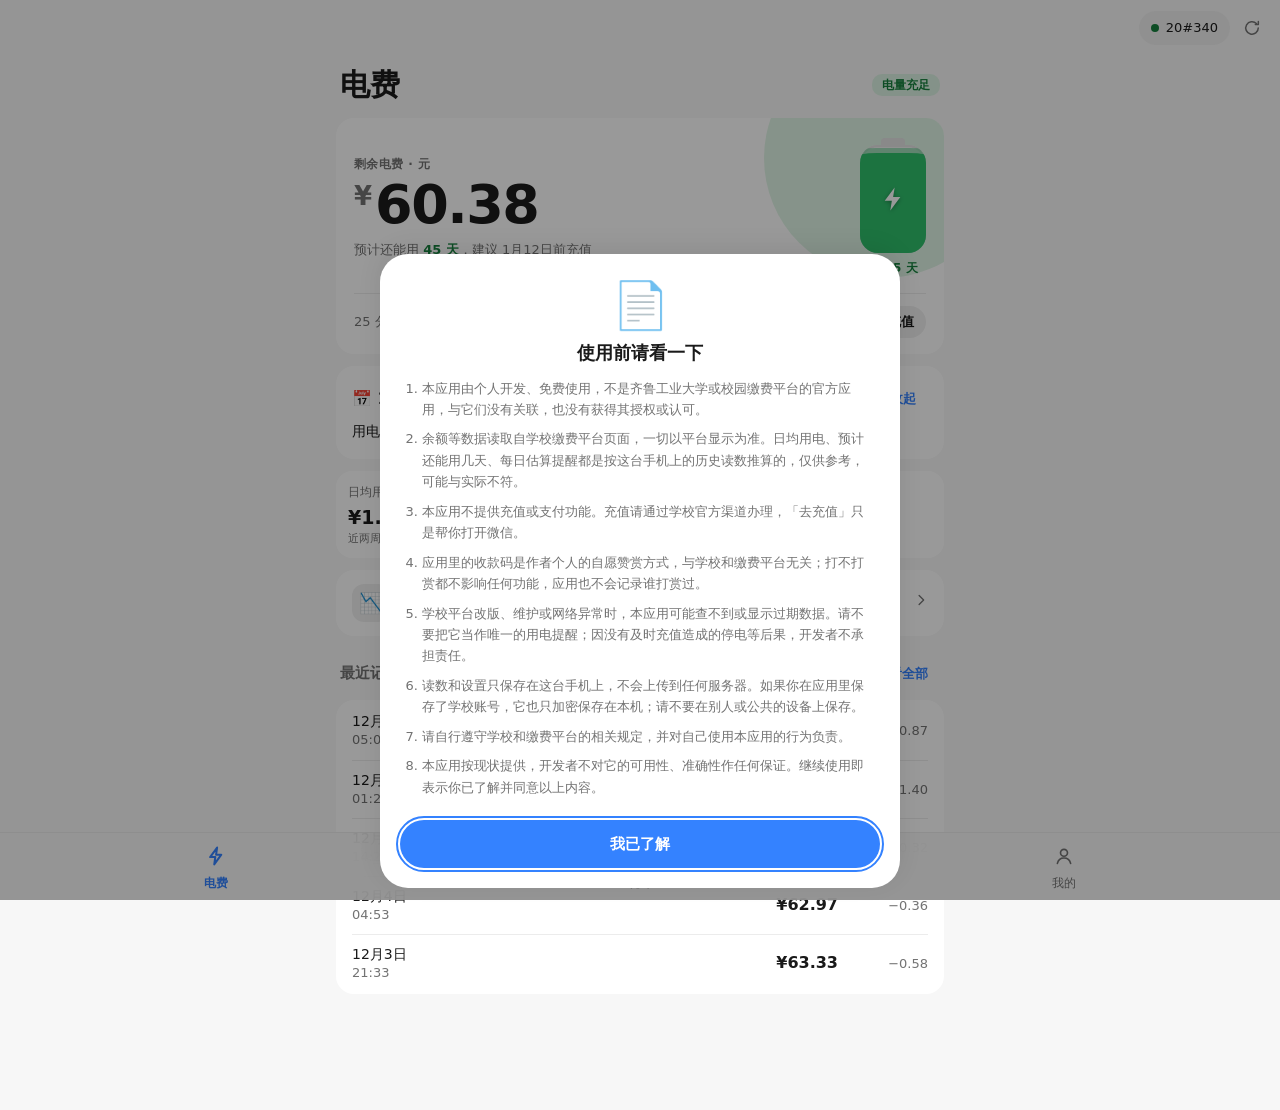
==== app/assets/index.html @ 883d25b3 "首次开源 Co-Authored-By: Claude Opus 5.5 <noreply@anthropic.com>" ====
<!doctype html>
<html lang="zh-CN" data-theme="light"><head><meta charset="utf-8"><meta name="viewport" content="width=device-width,initial-scale=1,viewport-fit=cover"><meta name="color-scheme" content="light dark"><meta http-equiv="Content-Security-Policy" content="default-src 'self'; script-src 'self'; style-src 'self' 'unsafe-inline'; img-src 'self' data:; connect-src 'none'; frame-src 'none'; base-uri 'none'; form-action 'none'"><title>校园电费</title><link rel="stylesheet" href="styles.css"></head>
<body>
<header class="appbar" id="appbar">
 <span class="page-name" id="pageName">电费</span>
 <div class="appbar-actions">
  <button class="room-chip" id="roomChip" data-go="me" aria-label="宿舍与设置"><span class="dot" id="roomDot" aria-hidden="true"></span><span id="roomText">未设置宿舍</span></button>
  <button class="icon-btn" id="refreshBtn" data-act="refresh" aria-label="刷新"><svg class="icon" viewBox="0 0 24 24" aria-hidden="true"><path d="M19.5 12a7.5 7.5 0 1 1-2.2-5.3"/><path d="M19.6 4.2v3.6H16"/></svg></button>
 </div>
 <div class="progress" id="progress" hidden><i></i></div>
</header>
<div class="ptr" id="ptr" aria-hidden="true"><svg class="icon" viewBox="0 0 24 24"><path d="M19.5 12a7.5 7.5 0 1 1-2.2-5.3"/><path d="M19.6 4.2v3.6H16"/></svg></div>
<main class="content" id="content"></main>
<nav class="nav" id="nav" aria-label="页面">
 <button data-page="home" aria-current="page"><span class="ic"><svg class="icon" viewBox="0 0 24 24" aria-hidden="true"><path d="M13.2 2.8 5.6 13.2h5.6l-1.1 8 7.7-10.6h-5.7l1.1-7.8Z"/></svg></span><span>电费</span></button>
 <button data-page="stats"><span class="ic"><svg class="icon" viewBox="0 0 24 24" aria-hidden="true"><path d="M4 19.5h16"/><path d="M5.5 15.5 10 10.5l3.2 3 5.3-6.5"/></svg></span><span>统计</span></button>
 <button data-page="me"><span class="ic"><svg class="icon" viewBox="0 0 24 24" aria-hidden="true"><circle cx="12" cy="8.5" r="3.8"/><path d="M4.8 20c.9-3.8 3.7-5.8 7.2-5.8s6.3 2 7.2 5.8"/></svg></span><span>我的</span></button>
</nav>
<dialog id="sheet" class="sheet"></dialog>
<div id="toast" class="toast hide" role="status" aria-live="polite"></div>
<script src="app.js"></script>
</body></html>
---- app/assets/styles.css ----
/* 校园电费 · 界面样式。色值、圆角、控件形态与「工大学伴」保持一致（澎湃OS 风格）。
   主题由 app.js 写到 <html data-theme>，主题色写到 --primary 系列变量。 */

:root{
 --bg:#f7f7f7;--surface:#ffffff;--surface-2:#f0f0f0;--surface-3:#e3e3e3;
 --text:#1a1a1a;--muted:#737373;--line:#ececec;--outline:#d4d4d4;
 --primary:#3482ff;--on-primary:#ffffff;--primary-soft:#e6efff;--on-primary-soft:#1f66db;
 --ok:#16803d;--ok-soft:#dcf3e3;--warn:#a85f00;--warn-soft:#fff0d4;--err:#d93a30;--err-soft:#fde5e3;
 --fill-ok:#2fbf6b;--fill-warn:#ffa21a;--fill-err:#ff5a4f;
 --heat0:#f0f0f0;--heat1:#cfe0ff;--heat2:#9cc0ff;--heat3:#5f97ff;--heat4:#2c6cf0;
 --shadow-up:0 -6px 24px rgb(0 0 0 / .08);
 --scrim:rgb(0 0 0 / .4);--bar:rgb(247 247 247 / .86);--toast:rgb(32 32 32 / .94);
 --appbar-h:56px;
 color-scheme:light;
}
:root[data-theme=dark]{
 --bg:#000000;--surface:#1a1a1a;--surface-2:#262626;--surface-3:#363636;
 --text:#f0f0f0;--muted:#9a9a9a;--line:#262626;--outline:#3d3d3d;
 --primary:#4c93ff;--on-primary:#ffffff;--primary-soft:#14284a;--on-primary-soft:#94bdff;
 --ok:#4cc77a;--ok-soft:#12301d;--warn:#ffb340;--warn-soft:#3a2a0d;--err:#ff6b61;--err-soft:#3d1513;
 --fill-ok:#2fb565;--fill-warn:#f29a18;--fill-err:#f0544a;
 --heat0:#262626;
 --shadow-up:0 -6px 24px rgb(0 0 0 / .6);
 --scrim:rgb(0 0 0 / .6);--bar:rgb(0 0 0 / .82);--toast:rgb(58 58 58 / .96);
 color-scheme:dark;
}

*,*:before,*:after{box-sizing:border-box}
html{-webkit-text-size-adjust:100%;-webkit-tap-highlight-color:transparent;overscroll-behavior:none}
body{margin:0;min-height:100vh;background:var(--bg);color:var(--text);font:15px/1.5 system-ui,-apple-system,"PingFang SC","HarmonyOS Sans SC","MiSans","Microsoft YaHei UI","Microsoft YaHei","Noto Sans CJK SC",sans-serif;overflow-wrap:anywhere;overscroll-behavior:none;-webkit-user-select:none;user-select:none}
body:has(dialog[open]){overflow:hidden}
h1,h2,h3,p,dl,dd{margin:0}
button,input{font:inherit;color:inherit}
button{cursor:pointer}
:focus-visible{outline:2px solid var(--primary);outline-offset:2px}
.muted{color:var(--muted)}
.small{font-size:13px}
.hide{display:none!important}
[hidden]{display:none!important}
.num{font-variant-numeric:tabular-nums}
.icon{width:20px;height:20px;flex-shrink:0;fill:none;stroke:currentColor;stroke-width:1.8;stroke-linecap:round;stroke-linejoin:round}
.overline{font-size:12px;font-weight:600;letter-spacing:.4px;color:var(--muted)}

/* ---------- 顶栏 ---------- */
.appbar{position:sticky;top:0;z-index:30;display:flex;align-items:center;justify-content:flex-end;height:var(--appbar-h);padding:0 8px 0 16px;background:var(--bar);-webkit-backdrop-filter:saturate(180%) blur(20px);backdrop-filter:saturate(180%) blur(20px);border-bottom:1px solid transparent;transition:border-color .2s}
.appbar.scrolled{border-bottom-color:var(--line)}
.page-name{position:absolute;left:96px;right:96px;text-align:center;font-size:17px;font-weight:600;white-space:nowrap;overflow:hidden;text-overflow:ellipsis;opacity:0;transition:opacity .2s;pointer-events:none}
.appbar.scrolled .page-name{opacity:1}
.appbar-actions{display:flex;align-items:center;gap:2px}
.room-chip{display:flex;align-items:center;gap:7px;max-width:170px;height:34px;padding:0 12px;border:0;border-radius:17px;background:var(--surface-2);font-size:13px;white-space:nowrap}
.room-chip span:last-child{overflow:hidden;text-overflow:ellipsis}
.dot{width:8px;height:8px;border-radius:50%;background:var(--outline);flex-shrink:0}
.dot.ok{background:var(--ok)}
.dot.warn{background:var(--warn)}
.icon-btn{display:inline-grid;place-items:center;width:40px;height:40px;flex-shrink:0;border:0;border-radius:20px;background:transparent;color:var(--muted)}
.icon-btn:active{background:var(--surface-3)}
.icon-btn.spin .icon{animation:spin .9s linear infinite;color:var(--primary)}
.progress{position:absolute;left:0;right:0;bottom:-1px;height:3px;overflow:hidden;background:var(--primary-soft)}
.progress i{position:absolute;top:0;bottom:0;width:40%;background:var(--primary);animation:indeterminate 1.1s cubic-bezier(.4,0,.2,1) infinite}
@keyframes indeterminate{from{left:-40%}to{left:100%}}
@keyframes spin{to{transform:rotate(360deg)}}

/* 下拉刷新 */
.ptr{position:fixed;left:50%;top:calc(var(--appbar-h) + 6px);z-index:29;display:grid;place-items:center;width:40px;height:40px;margin-left:-20px;border-radius:50%;background:var(--surface);color:var(--primary);box-shadow:0 2px 10px rgb(0 0 0 / .15);opacity:0;transform:translateY(-48px);pointer-events:none}
.ptr.armed{background:var(--primary);color:var(--on-primary)}

/* ---------- 布局与导航 ---------- */
.content{padding:8px 16px 104px;max-width:640px;margin:0 auto;min-width:0;overflow-x:clip}
/* 切页左右滑入时内容不能把页面撑宽：撑宽的那一瞬间 WebView 会重排视口，底栏被挤下去、文字看不见 */
body{overflow-x:hidden}
.nav{position:fixed;left:0;right:0;bottom:0;z-index:25;display:flex;transform:translateZ(0);background:var(--bar);-webkit-backdrop-filter:saturate(180%) blur(20px);backdrop-filter:saturate(180%) blur(20px);border-top:1px solid var(--line);padding:4px 4px calc(4px + env(safe-area-inset-bottom))}
.nav button{flex:1;display:flex;flex-direction:column;align-items:center;gap:3px;min-height:56px;padding:4px 0;border:0;background:none;color:var(--muted);font-size:12px}
.nav .ic{display:grid;place-items:center;width:56px;height:30px;border-radius:15px;transition:background .2s,transform .2s}
.nav .icon{width:22px;height:22px}
.nav button[aria-current=page]{color:var(--primary);font-weight:600}
.nav button[aria-current=page] .icon{stroke-width:2.2}
.nav button:active .ic{transform:scale(.9)}

/* ---------- 通用组件 ---------- */
.page-head{display:flex;align-items:center;justify-content:space-between;gap:12px;margin:2px 4px 14px}
.page-head h1{font-size:30px;font-weight:700;line-height:1.25}
.card{background:var(--surface);border-radius:18px;padding:16px;margin-bottom:12px}
.card-head{display:flex;align-items:center;justify-content:space-between;gap:8px;min-height:34px}
.card-head h2{font-size:16px;font-weight:600}
.section-head{display:flex;align-items:center;justify-content:space-between;gap:8px;min-height:40px;margin:18px 4px 6px}
.section-head h2{font-size:15px;color:var(--muted);font-weight:600}
.btn{display:inline-flex;align-items:center;justify-content:center;gap:6px;min-height:40px;padding:0 18px;border:0;border-radius:20px;font-size:14px;font-weight:600;white-space:nowrap;transition:background .15s,transform .15s,opacity .15s}
.btn.filled{background:var(--primary);color:var(--on-primary)}
.btn.tonal{background:var(--surface-2);color:var(--text)}
.btn.text{background:transparent;color:var(--primary);padding:0 10px}
.btn.danger{background:var(--err-soft);color:var(--err)}
.btn.danger-filled{background:var(--err);color:#fff}
.btn.wide{width:100%;min-height:48px;border-radius:24px;font-size:15px}
.btn.sm{min-height:32px;padding:0 12px;font-size:13px}
.btn:active{transform:scale(.97)}
.link{border:0;background:none;padding:0;color:var(--primary);font:inherit;font-weight:600}
.badge{display:inline-flex;align-items:center;gap:4px;padding:2px 10px;border-radius:10px;background:var(--surface-2);color:var(--muted);font-size:12px;font-weight:600;white-space:nowrap}
.badge.ok{background:var(--ok-soft);color:var(--ok)}
.badge.warn{background:var(--warn-soft);color:var(--warn)}
.badge.err{background:var(--err-soft);color:var(--err)}
.chip-row{display:flex;flex-wrap:wrap;gap:8px}
.chip-row+.row-label{margin-top:18px}
.chip{display:inline-flex;align-items:center;min-height:36px;padding:0 16px;border:0;border-radius:18px;background:var(--surface-2);font-size:14px;white-space:nowrap;transition:background .15s,transform .15s}
.chip.on{background:var(--primary-soft);color:var(--on-primary-soft);font-weight:600}
.chip:active{transform:scale(.96)}
.seg{display:inline-flex;padding:3px;border-radius:12px;background:var(--surface-2)}
.seg button{min-height:30px;padding:0 12px;border:0;border-radius:9px;background:none;color:var(--muted);font-size:13px;transition:background .2s,color .2s}
.seg button.on{background:var(--surface);color:var(--text);font-weight:600;box-shadow:0 1px 3px rgb(0 0 0 / .12)}
:root[data-theme=dark] .seg button.on{background:var(--surface-3)}
.seg.full{display:flex}
.seg.full button{flex:1;min-height:36px}
.row-label{display:flex;justify-content:space-between;align-items:baseline;margin:2px 0 10px;font-size:14px;font-weight:600}
.row-label+.row-label,.seg+.row-label,.swatches+.row-label{margin-top:18px}

/* ---------- 余额主卡 ---------- */
.hero{position:relative;overflow:hidden;padding:20px 18px 16px;background:var(--surface)}
.hero:before{content:"";position:absolute;right:-60px;top:-80px;width:240px;height:240px;border-radius:50%;background:var(--tone-soft);opacity:.9;pointer-events:none}
.tone-ok{--tone:var(--fill-ok);--tone-soft:var(--ok-soft);--tone-text:var(--ok)}
.tone-warn{--tone:var(--fill-warn);--tone-soft:var(--warn-soft);--tone-text:var(--warn)}
.tone-err{--tone:var(--fill-err);--tone-soft:var(--err-soft);--tone-text:var(--err)}
.hero-row{position:relative;display:flex;align-items:center;gap:14px}
.hero-main{flex:1;min-width:0}
.big{display:flex;align-items:flex-start;margin:4px 0 6px;font-size:54px;font-weight:700;line-height:1.05;letter-spacing:-1.5px;font-variant-numeric:tabular-nums}
.big .yen{margin:6px 3px 0 0;font-size:26px;letter-spacing:0;color:var(--muted)}
.hero-sub{font-size:13px;color:var(--muted)}
.hero-sub b{color:var(--tone-text);font-weight:700}
.hero-foot{position:relative;display:flex;align-items:center;justify-content:space-between;gap:10px;margin-top:16px;padding-top:12px;border-top:1px solid var(--line);font-size:13px;color:var(--muted)}
.fetch-line{display:inline-flex;align-items:center;gap:6px;min-height:22px}
.mini-spin{width:14px;height:14px;border:2px solid var(--primary-soft);border-top-color:var(--primary);border-radius:50%;animation:spin .8s linear infinite}

/* 电池液面 */
.battery{position:relative;display:flex;flex-direction:column;align-items:center;width:66px;flex-shrink:0}
.battery .cap{width:24px;height:7px;border-radius:4px 4px 0 0;background:var(--surface-3)}
.battery .cell{position:relative;width:66px;height:108px;border-radius:18px;background:var(--surface-2);overflow:hidden;box-shadow:inset 0 0 0 2px var(--surface-3)}
.wave{position:absolute;left:50%;width:230px;height:230px;margin-left:-115px;top:calc((1 - var(--lv, 0)) * 108px - 7px);border-radius:43%;background:var(--tone);transition:top 1.3s cubic-bezier(.2,.8,.2,1)}
.wave.w1{opacity:.42;animation:spin 7s linear infinite}
.wave.w2{top:calc((1 - var(--lv, 0)) * 108px - 2px);animation:spin 11s linear infinite reverse}
.battery .bolt{position:absolute;inset:0;margin:auto;width:28px;height:28px;fill:#fff;stroke:none;filter:drop-shadow(0 1px 2px rgb(0 0 0 / .35))}
.battery .days{margin-top:6px;font-size:12px;font-weight:700;color:var(--tone-text);font-variant-numeric:tabular-nums;white-space:nowrap}

/* 提醒 */
.alert{display:flex;align-items:center;gap:12px;background:var(--err-soft);color:var(--err)}
.alert .icon{width:26px;height:26px}
.alert b{display:block;font-size:15px}
.alert .small{opacity:.85}

/* 小数据块 */
.tiles{display:grid;grid-template-columns:repeat(3,minmax(0,1fr));gap:10px;margin-bottom:12px}
.tile{padding:12px 12px 10px;border-radius:16px;background:var(--surface)}
.tile-label{font-size:12px;color:var(--muted)}
.tile-val{margin-top:2px;font-size:19px;font-weight:700;font-variant-numeric:tabular-nums;white-space:nowrap;overflow:hidden;text-overflow:ellipsis}
.tile-sub{font-size:11px;color:var(--muted)}

/* 一句话 */
.quote{display:flex;align-items:center;gap:12px;width:100%;padding:14px 14px 14px 16px;border:0;text-align:left;font-size:14px;transition:transform .15s}
.quote:active{transform:scale(.98)}
.q-emoji{display:grid;place-items:center;width:38px;height:38px;flex-shrink:0;border-radius:12px;background:var(--surface-2);font-size:20px}
.q-text{flex:1;min-width:0}
.q-more{color:var(--muted)}
.q-more .icon{width:18px;height:18px}
.quote.flip .q-emoji,.quote.flip .q-text{animation:q-flip .32s ease}
@keyframes q-flip{0%{opacity:1;transform:none}45%{opacity:0;transform:translateY(-8px)}55%{opacity:0;transform:translateY(8px)}100%{opacity:1;transform:none}}

/* 记录列表 */
.list{padding:2px 16px}
.rec{display:flex;align-items:center;gap:12px;min-height:58px;padding:8px 0}
.rec+.rec{border-top:1px solid var(--line)}
.rec-time{flex:1;min-width:0;font-size:14px;line-height:1.35}
.rec-val{font-size:16px;font-weight:600;font-variant-numeric:tabular-nums}
.rec-chip{min-width:78px;text-align:right}
.delta{font-size:13px;color:var(--muted);font-variant-numeric:tabular-nums}
.empty-mini{padding:18px 0;text-align:center;color:var(--muted);font-size:14px}

/* 空状态 / 骨架 */
.empty{padding:34px 20px 24px;text-align:center}
.empty-art{display:grid;place-items:center;width:84px;height:84px;margin:0 auto 14px;border-radius:26px;background:var(--primary-soft);color:var(--primary)}
.empty-art .icon{width:44px;height:44px;stroke-width:1.6}
.empty h2{font-size:18px;margin-bottom:6px}
.empty p{color:var(--muted);font-size:14px;margin-bottom:18px}
.sk{border-radius:8px;background:linear-gradient(90deg,var(--surface-2) 0%,var(--surface-3) 50%,var(--surface-2) 100%);background-size:200% 100%;animation:shimmer 1.2s linear infinite}
@keyframes shimmer{from{background-position:200% 0}to{background-position:-200% 0}}

/* ---------- 走势图 ---------- */
.chart{position:relative;margin-top:10px;color:var(--primary)}
.chart-svg{display:block;width:100%;height:auto;touch-action:pan-y;overflow:visible}
.chart .line{fill:none;stroke:currentColor;stroke-width:2.4;stroke-linejoin:round;stroke-linecap:round}
html:not([data-motion=off]) .chart .line{stroke-dasharray:1;stroke-dashoffset:1;animation:draw 1s cubic-bezier(.3,.7,.2,1) forwards}
@keyframes draw{to{stroke-dashoffset:0}}
.chart .gridl{stroke:var(--line);stroke-width:1}
.chart .glabel{fill:var(--muted);font-size:10px}
.chart .rech{fill:var(--ok);stroke:var(--surface);stroke-width:2}
.chart .day{fill:currentColor;opacity:.55}
.chart .last{fill:currentColor;stroke:var(--surface);stroke-width:2}
.chart .halo{fill:currentColor;opacity:.25;transform-box:fill-box;transform-origin:center;animation:halo 1.8s ease-out infinite}
@keyframes halo{from{transform:scale(.6);opacity:.45}to{transform:scale(2.4);opacity:0}}
.chart .guide{stroke:var(--muted);stroke-dasharray:3 3;opacity:0;transition:opacity .15s}
.chart .cdot{fill:var(--surface);stroke:currentColor;stroke-width:2.5;opacity:0}
.chart-tip{position:absolute;top:2px;transform:translateX(-50%);display:flex;flex-direction:column;align-items:center;padding:5px 10px;border-radius:10px;background:var(--text);color:var(--bg);font-size:11px;line-height:1.3;white-space:nowrap;pointer-events:none}
.chart-tip b{font-size:13px;font-variant-numeric:tabular-nums}
.chart-empty{display:flex;flex-direction:column;align-items:center;gap:8px;padding:34px 0;color:var(--muted);font-size:14px}
.chart-empty .icon{width:32px;height:32px}
.chart-legend{display:flex;gap:14px;margin-top:6px;font-size:12px;color:var(--muted)}
.chart-legend i{display:inline-block;width:8px;height:8px;margin-right:5px;border-radius:50%;vertical-align:1px}

/* ---------- 用电日历 ---------- */
.cal-nav{display:flex;align-items:center;gap:2px;font-size:14px;font-weight:600}
.cal-nav .icon-btn{width:34px;height:34px}
.cal-nav .icon-btn:disabled{opacity:.3}
.cal{display:grid;grid-template-columns:repeat(7,minmax(0,1fr));gap:6px;margin-top:10px}
.wk{font-size:11px;color:var(--muted);text-align:center}
.day{aspect-ratio:1;display:grid;place-items:center;border:0;border-radius:10px;background:var(--heat0);color:var(--muted);font-size:12px;font-variant-numeric:tabular-nums;transition:transform .15s}
.day:active{transform:scale(.9)}
.day.l1{background:var(--heat1);color:var(--text)}
.day.l2{background:var(--heat2);color:var(--text)}
.day.l3{background:var(--heat3);color:#fff}
.day.l4{background:var(--heat4);color:#fff;font-weight:600}
.day.today{box-shadow:inset 0 0 0 2px var(--primary)}
.day.future{opacity:.35}
.day.blank{visibility:hidden}
.legend{display:flex;align-items:center;justify-content:flex-end;gap:4px;margin-top:10px;font-size:11px;color:var(--muted)}
.legend i{width:12px;height:12px;border-radius:3px}
.note{margin-top:8px;font-size:12px;color:var(--muted)}

/* 汇总 */
.sum-grid{display:grid;grid-template-columns:repeat(2,minmax(0,1fr));gap:16px 12px}
.sum-grid div span{display:block;font-size:12px;color:var(--muted)}
.sum-grid div b{font-size:18px;font-variant-numeric:tabular-nums}
.sum-grid div em{display:block;font-style:normal;font-size:11px;color:var(--muted)}

/* ---------- 我的 ---------- */
.dorm-top{display:flex;align-items:center;gap:12px;margin-bottom:12px}
.dorm-ic{display:grid;place-items:center;width:46px;height:46px;flex-shrink:0;border-radius:15px;background:var(--primary-soft);color:var(--primary)}
.dorm-ic .icon{width:24px;height:24px}
.dorm-room{font-size:20px;font-weight:700}
.dorm-top>div:nth-child(2){flex:1;min-width:0}
.kv{display:grid;grid-template-columns:auto 1fr;gap:8px 14px;margin:4px 0 14px;font-size:14px}
.kv dt{color:var(--muted)}
.kv dd{text-align:right;font-variant-numeric:tabular-nums}
.badges{display:grid;grid-template-columns:repeat(3,minmax(0,1fr));gap:10px}
.bdg{display:flex;flex-direction:column;align-items:center;gap:6px;padding:14px 6px 12px;border:0;border-radius:16px;background:var(--surface-2);transition:transform .15s}
.bdg:active{transform:scale(.95)}
.bdg-ic{font-size:28px;line-height:1;filter:grayscale(1);opacity:.32}
.bdg-name{font-size:12px;color:var(--muted)}
.bdg.got{background:var(--primary-soft)}
.bdg.got .bdg-ic{filter:none;opacity:1}
.bdg.got .bdg-name{color:var(--on-primary-soft);font-weight:600}
.swatches{display:flex;flex-wrap:wrap;gap:12px}
.sw{position:relative;width:34px;height:34px;border:0;border-radius:50%;background:var(--c);transition:transform .15s}
.sw:active{transform:scale(.9)}
.sw.on:after{content:"";position:absolute;inset:-5px;border:2px solid var(--c);border-radius:50%}
.sw.on:before{content:"";position:absolute;left:12px;top:9px;width:8px;height:13px;border:solid #fff;border-width:0 2.5px 2.5px 0;transform:rotate(45deg)}
.hint{margin:-2px 0 12px;font-size:13px;color:var(--muted)}
.switch-row{display:flex;align-items:center;gap:12px;width:100%;margin-bottom:4px;padding:12px 14px 12px 16px;border:0;border-radius:16px;background:var(--surface-2);text-align:left;transition:transform .15s}
.switch-row:active{transform:scale(.985)}
.switch-row>span{flex:1;display:flex;flex-direction:column;gap:2px;min-width:0}
.switch-row b{font-size:15px;font-weight:600}
.tgl{position:relative;width:46px;height:28px;flex-shrink:0;border-radius:14px;background:var(--outline);transition:background .2s}
.tgl:after{content:"";position:absolute;top:3px;left:3px;width:22px;height:22px;border-radius:50%;background:#fff;box-shadow:0 1px 3px rgb(0 0 0 / .25);transition:transform .22s cubic-bezier(.3,.7,.3,1)}
.switch-row.on .tgl{background:var(--primary)}
.switch-row.on .tgl:after{transform:translateX(18px)}
.switch-row+.row-label{margin-top:16px}
.warn-text{color:var(--warn)}
.wx-row{display:flex;align-items:center;justify-content:space-between;gap:10px;margin-bottom:14px}
.wx-name{font-size:17px;font-weight:600}
.alert-body{flex:1;min-width:0}
.about{margin:26px 0 8px;text-align:center;font-size:12px;line-height:1.7;color:var(--muted)}
.about .link{font-size:12px;font-weight:600;margin-top:4px}
.legal{max-height:52vh;overflow-y:auto;margin:12px 0 0;padding:0 4px 0 22px;text-align:left;font-size:13px;line-height:1.65;color:var(--muted);-webkit-user-select:text;user-select:text}
.legal li+li{margin-top:8px}

/* 支持作者 */
.center{text-align:center}
.thanks-badge{margin:-2px 0 8px;color:var(--primary)}
.thanks-recap{margin-bottom:8px;font-size:15px;line-height:1.6;color:var(--text)}
.thanks-recap b{color:var(--primary)}
.thanks-qr,.donate-qr{display:block;margin:14px auto 10px;padding:0;border:0;background:none;transition:width .25s cubic-bezier(.2,.8,.2,1)}
.thanks-qr{width:120px}
.thanks-qr.big{width:240px}
.donate-qr{width:150px}
.thanks-qr img,.donate-qr img{display:block;width:100%;border-radius:12px}
.qr-big{display:block;width:100%;max-width:300px;margin:10px auto 0;border-radius:14px}
.sheet-never{display:block;margin:14px auto 0;color:var(--muted)}
.donate .hint{text-align:center}

/* ---------- 底部面板 / 提示 ---------- */
dialog.sheet{position:fixed;inset:auto 12px 12px;width:auto;max-width:520px;margin:0 auto;padding:26px 20px 20px;border:0;border-radius:28px;background:var(--surface);color:var(--text);box-shadow:var(--shadow-up)}
dialog.sheet::backdrop{background:var(--scrim)}
html:not([data-motion=off]) dialog.sheet[open]{animation:sheet-in .3s cubic-bezier(.2,.9,.3,1)}
html:not([data-motion=off]) dialog.sheet.closing{animation:sheet-out .18s ease-in forwards}
@keyframes sheet-in{from{transform:translateY(40px);opacity:0}}
@keyframes sheet-out{to{transform:translateY(40px);opacity:0}}
.sheet-body{text-align:center}
.sheet-icon{margin-bottom:8px;font-size:46px;line-height:1.1}
.sheet h2{margin-bottom:6px;font-size:18px}
.sheet p{font-size:14px;color:var(--muted)}
.sheet-actions{display:flex;gap:12px;margin-top:22px}
.sheet-actions .btn{flex:1}
.field{width:100%;height:50px;margin-top:16px;padding:0 16px;border:0;border-radius:14px;background:var(--surface-2);font-size:17px;text-align:center;-webkit-user-select:text;user-select:text}
.field:focus{outline:2px solid var(--primary)}
.toast{position:fixed;left:50%;bottom:84px;z-index:60;max-width:calc(100vw - 48px);padding:10px 18px;border-radius:20px;background:var(--toast);color:#fff;font-size:14px;transform:translateX(-50%);pointer-events:none}
html:not([data-motion=off]) .toast.pop{animation:pop-in .25s cubic-bezier(.2,.9,.3,1)}
@keyframes pop-in{from{opacity:0;transform:translate(-50%,10px) scale(.96)}}

/* 小礼花 */
.confetti{position:fixed;inset:0;z-index:70;pointer-events:none;overflow:hidden}
.confetti i{position:absolute;top:-16px;left:var(--x);width:8px;height:14px;border-radius:2px;animation:confetti-fall 2.3s cubic-bezier(.2,.6,.4,1) var(--d) forwards}
@keyframes confetti-fall{to{transform:translate(var(--dx),105vh) rotate(var(--r))}}

/* 页面切换 */
html:not([data-motion=off]) .content.enter>*{animation:enter .38s cubic-bezier(.2,.8,.2,1) both;animation-delay:calc(var(--i, 0) * 35ms)}
@keyframes enter{from{opacity:0;transform:translate(var(--dx, 0px), var(--dy, 12px))}}

/* 安卓：顶栏、底栏不用背景模糊（学伴 0.9.13 真机上去掉后滑动明显更顺），改为不透明底色 */
html.android .appbar,html.android .nav{-webkit-backdrop-filter:none;backdrop-filter:none;background:var(--bg)}

/* 月度小结 / 对比 */
.month-card .card-head{margin-bottom:4px}
.month-line{font-size:14px;line-height:1.65}
.month-line b{color:var(--primary)}
.month-row .rec-time{flex:0 0 72px}
.month-bar{flex:1;height:8px;border-radius:4px;background:var(--surface-2);overflow:hidden}
.month-bar i{display:block;height:100%;border-radius:4px;background:var(--primary)}

/* 勋章进度 */
.bdg-prog{width:70%;height:4px;margin-top:2px;border-radius:2px;background:var(--surface-3);overflow:hidden}
.bdg-prog i{display:block;height:100%;border-radius:2px;background:var(--primary);opacity:.7}

html[data-motion=off] *,html[data-motion=off] *:before,html[data-motion=off] *:after{animation:none!important;transition:none!important}
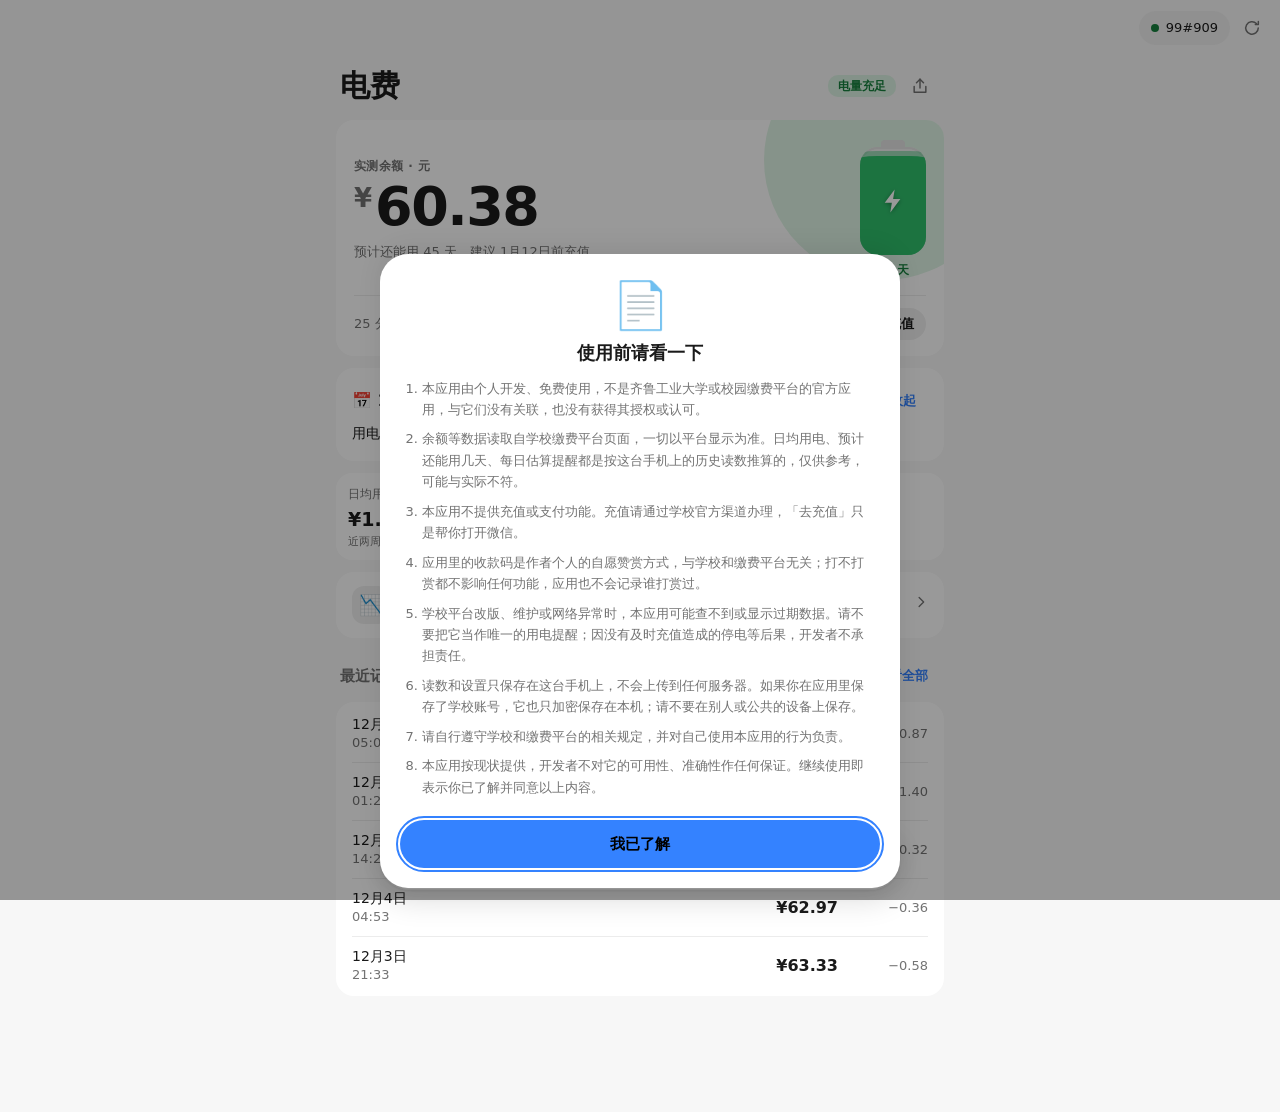
==== commit 4183734c: "更新校园电费至 1.9.4 并脱敏演示数据" ====
--- a/app/assets/index.html
+++ b/app/assets/index.html
@@ -7,7 +7,7 @@
   <button class="room-chip" id="roomChip" data-go="me" aria-label="宿舍与设置"><span class="dot" id="roomDot" aria-hidden="true"></span><span id="roomText">未设置宿舍</span></button>
   <button class="icon-btn" id="refreshBtn" data-act="refresh" aria-label="刷新"><svg class="icon" viewBox="0 0 24 24" aria-hidden="true"><path d="M19.5 12a7.5 7.5 0 1 1-2.2-5.3"/><path d="M19.6 4.2v3.6H16"/></svg></button>
  </div>
- <div class="progress" id="progress" hidden><i></i></div>
+ <div class="progress" id="progress" role="progressbar" aria-label="正在查询学校余额" hidden><i></i></div>
 </header>
 <div class="ptr" id="ptr" aria-hidden="true"><svg class="icon" viewBox="0 0 24 24"><path d="M19.5 12a7.5 7.5 0 1 1-2.2-5.3"/><path d="M19.6 4.2v3.6H16"/></svg></div>
 <main class="content" id="content"></main>
--- a/app/assets/styles.css
+++ b/app/assets/styles.css
@@ -4,19 +4,23 @@
 :root{
  --bg:#f7f7f7;--surface:#ffffff;--surface-2:#f0f0f0;--surface-3:#e3e3e3;
  --text:#1a1a1a;--muted:#737373;--line:#ececec;--outline:#d4d4d4;
- --primary:#3482ff;--on-primary:#ffffff;--primary-soft:#e6efff;--on-primary-soft:#1f66db;
+ --primary:#3482ff;--on-primary:#000000;--primary-soft:#e6efff;--on-primary-soft:#1f66db;
  --ok:#16803d;--ok-soft:#dcf3e3;--warn:#a85f00;--warn-soft:#fff0d4;--err:#d93a30;--err-soft:#fde5e3;
  --fill-ok:#2fbf6b;--fill-warn:#ffa21a;--fill-err:#ff5a4f;
  --heat0:#f0f0f0;--heat1:#cfe0ff;--heat2:#9cc0ff;--heat3:#5f97ff;--heat4:#2c6cf0;
  --shadow-up:0 -6px 24px rgb(0 0 0 / .08);
  --scrim:rgb(0 0 0 / .4);--bar:rgb(247 247 247 / .86);--toast:rgb(32 32 32 / .94);
  --appbar-h:56px;
+ /* 只用三条曲线：进场缓出、退场缓入、弹簧（--spring 由 app.js 按真实弹簧算好覆盖） */
+ --ease-out:cubic-bezier(.2,.8,.2,1);--ease-in:cubic-bezier(.4,0,1,1);--spring:cubic-bezier(.2,.9,.3,1);
+ /* 手势小白条高度：原生端写 --sab，界面铺到屏幕最底，底栏、面板、提示按它让开 */
+ --sab:0px;--safe-b:max(env(safe-area-inset-bottom,0px),var(--sab));
  color-scheme:light;
 }
 :root[data-theme=dark]{
  --bg:#000000;--surface:#1a1a1a;--surface-2:#262626;--surface-3:#363636;
  --text:#f0f0f0;--muted:#9a9a9a;--line:#262626;--outline:#3d3d3d;
- --primary:#4c93ff;--on-primary:#ffffff;--primary-soft:#14284a;--on-primary-soft:#94bdff;
+ --primary:#4c93ff;--on-primary:#000000;--primary-soft:#14284a;--on-primary-soft:#94bdff;
  --ok:#4cc77a;--ok-soft:#12301d;--warn:#ffb340;--warn-soft:#3a2a0d;--err:#ff6b61;--err-soft:#3d1513;
  --fill-ok:#2fb565;--fill-warn:#f29a18;--fill-err:#f0544a;
  --heat0:#262626;
@@ -32,6 +36,7 @@
 h1,h2,h3,p,dl,dd{margin:0}
 button,input{font:inherit;color:inherit}
 button{cursor:pointer}
+button:disabled{cursor:wait;opacity:.65}
 :focus-visible{outline:2px solid var(--primary);outline-offset:2px}
 .muted{color:var(--muted)}
 .small{font-size:13px}
@@ -65,16 +70,22 @@
 .ptr.armed{background:var(--primary);color:var(--on-primary)}
 
 /* ---------- 布局与导航 ---------- */
-.content{padding:8px 16px 104px;max-width:640px;margin:0 auto;min-width:0;overflow-x:clip}
+.content{padding:8px 16px calc(104px + var(--safe-b));max-width:640px;margin:0 auto;min-width:0;overflow-x:clip}
 /* 切页左右滑入时内容不能把页面撑宽：撑宽的那一瞬间 WebView 会重排视口，底栏被挤下去、文字看不见 */
 body{overflow-x:hidden}
-.nav{position:fixed;left:0;right:0;bottom:0;z-index:25;display:flex;transform:translateZ(0);background:var(--bar);-webkit-backdrop-filter:saturate(180%) blur(20px);backdrop-filter:saturate(180%) blur(20px);border-top:1px solid var(--line);padding:4px 4px calc(4px + env(safe-area-inset-bottom))}
-.nav button{flex:1;display:flex;flex-direction:column;align-items:center;gap:3px;min-height:56px;padding:4px 0;border:0;background:none;color:var(--muted);font-size:12px}
-.nav .ic{display:grid;place-items:center;width:56px;height:30px;border-radius:15px;transition:background .2s,transform .2s}
-.nav .icon{width:22px;height:22px}
+/* 悬浮底栏（和「工大学伴」一致）：离开屏幕边缘的圆角胶囊，选中项下面一块浅色滑块，切页时带一点回弹滑过去；
+   按住滑块可以拖，经过的图标放大，松手切到那一页 */
+.nav{position:fixed;left:12px;right:12px;bottom:calc(10px + var(--safe-b));z-index:25;display:flex;max-width:520px;margin:0 auto;padding:6px;transform:translateZ(0);background:color-mix(in srgb,var(--surface) 84%,transparent);-webkit-backdrop-filter:saturate(180%) blur(20px);backdrop-filter:saturate(180%) blur(20px);border:1px solid color-mix(in srgb,var(--text) 9%,transparent);border-radius:30px;box-shadow:0 10px 30px rgb(0 0 0 / .14),0 1px 3px rgb(0 0 0 / .08);touch-action:pan-y;-webkit-user-select:none;user-select:none;-webkit-touch-callout:none;transition:transform .36s var(--spring)}
+.nav button{position:relative;z-index:1;flex:1;display:flex;flex-direction:column;align-items:center;justify-content:center;gap:2px;min-height:54px;padding:4px 0;border:0;border-radius:24px;background:none;color:var(--muted);font-size:12px;transition:color .24s ease-out}
+.nav .ic{display:grid;place-items:center;width:40px;height:26px}
+.nav .icon{width:22px;height:22px;transition:transform .3s var(--spring)}
 .nav button[aria-current=page]{color:var(--primary);font-weight:600}
 .nav button[aria-current=page] .icon{stroke-width:2.2}
-.nav button:active .ic{transform:scale(.9)}
+.nav-pill{position:absolute;z-index:0;top:6px;bottom:6px;left:0;width:0;border-radius:24px;background:var(--primary-soft);pointer-events:none}
+.nav.dragging{transform:scale(1.02)}
+.nav.dragging .nav-pill{box-shadow:0 8px 22px rgb(0 0 0 / .2),inset 0 1px 0 rgb(255 255 255 / .45),inset 0 0 0 1px rgb(255 255 255 / .25);background:color-mix(in srgb,var(--primary-soft) 82%,#fff)}
+.nav.dragging button.lens{color:var(--primary)}
+.nav.dragging button.lens .icon{transform:scale(1.22)}
 
 /* ---------- 通用组件 ---------- */
 .page-head{display:flex;align-items:center;justify-content:space-between;gap:12px;margin:2px 4px 14px}
@@ -92,7 +103,6 @@
 .btn.danger-filled{background:var(--err);color:#fff}
 .btn.wide{width:100%;min-height:48px;border-radius:24px;font-size:15px}
 .btn.sm{min-height:32px;padding:0 12px;font-size:13px}
-.btn:active{transform:scale(.97)}
 .link{border:0;background:none;padding:0;color:var(--primary);font:inherit;font-weight:600}
 .badge{display:inline-flex;align-items:center;gap:4px;padding:2px 10px;border-radius:10px;background:var(--surface-2);color:var(--muted);font-size:12px;font-weight:600;white-space:nowrap}
 .badge.ok{background:var(--ok-soft);color:var(--ok)}
@@ -102,7 +112,6 @@
 .chip-row+.row-label{margin-top:18px}
 .chip{display:inline-flex;align-items:center;min-height:36px;padding:0 16px;border:0;border-radius:18px;background:var(--surface-2);font-size:14px;white-space:nowrap;transition:background .15s,transform .15s}
 .chip.on{background:var(--primary-soft);color:var(--on-primary-soft);font-weight:600}
-.chip:active{transform:scale(.96)}
 .seg{display:inline-flex;padding:3px;border-radius:12px;background:var(--surface-2)}
 .seg button{min-height:30px;padding:0 12px;border:0;border-radius:9px;background:none;color:var(--muted);font-size:13px;transition:background .2s,color .2s}
 .seg button.on{background:var(--surface);color:var(--text);font-weight:600;box-shadow:0 1px 3px rgb(0 0 0 / .12)}
@@ -118,9 +127,11 @@
 .tone-ok{--tone:var(--fill-ok);--tone-soft:var(--ok-soft);--tone-text:var(--ok)}
 .tone-warn{--tone:var(--fill-warn);--tone-soft:var(--warn-soft);--tone-text:var(--warn)}
 .tone-err{--tone:var(--fill-err);--tone-soft:var(--err-soft);--tone-text:var(--err)}
+.tone-unknown{--tone:var(--outline);--tone-soft:var(--surface-2);--tone-text:var(--muted)}
+.badge.unknown{background:var(--surface-2);color:var(--muted)}
 .hero-row{position:relative;display:flex;align-items:center;gap:14px}
 .hero-main{flex:1;min-width:0}
-.big{display:flex;align-items:flex-start;margin:4px 0 6px;font-size:54px;font-weight:700;line-height:1.05;letter-spacing:-1.5px;font-variant-numeric:tabular-nums}
+.big{display:flex;align-items:flex-start;white-space:nowrap;overflow:hidden;margin:4px 0 6px;font-size:54px;font-weight:700;line-height:1.05;letter-spacing:-1.5px;font-variant-numeric:tabular-nums}
 .big .yen{margin:6px 3px 0 0;font-size:26px;letter-spacing:0;color:var(--muted)}
 .hero-sub{font-size:13px;color:var(--muted)}
 .hero-sub b{color:var(--tone-text);font-weight:700}
@@ -146,14 +157,13 @@
 
 /* 小数据块 */
 .tiles{display:grid;grid-template-columns:repeat(3,minmax(0,1fr));gap:10px;margin-bottom:12px}
-.tile{padding:12px 12px 10px;border-radius:16px;background:var(--surface)}
+.tile{min-width:0;padding:12px 12px 10px;border-radius:16px;background:var(--surface)}
 .tile-label{font-size:12px;color:var(--muted)}
 .tile-val{margin-top:2px;font-size:19px;font-weight:700;font-variant-numeric:tabular-nums;white-space:nowrap;overflow:hidden;text-overflow:ellipsis}
 .tile-sub{font-size:11px;color:var(--muted)}
 
 /* 一句话 */
 .quote{display:flex;align-items:center;gap:12px;width:100%;padding:14px 14px 14px 16px;border:0;text-align:left;font-size:14px;transition:transform .15s}
-.quote:active{transform:scale(.98)}
 .q-emoji{display:grid;place-items:center;width:38px;height:38px;flex-shrink:0;border-radius:12px;background:var(--surface-2);font-size:20px}
 .q-text{flex:1;min-width:0}
 .q-more{color:var(--muted)}
@@ -209,7 +219,6 @@
 .cal{display:grid;grid-template-columns:repeat(7,minmax(0,1fr));gap:6px;margin-top:10px}
 .wk{font-size:11px;color:var(--muted);text-align:center}
 .day{aspect-ratio:1;display:grid;place-items:center;border:0;border-radius:10px;background:var(--heat0);color:var(--muted);font-size:12px;font-variant-numeric:tabular-nums;transition:transform .15s}
-.day:active{transform:scale(.9)}
 .day.l1{background:var(--heat1);color:var(--text)}
 .day.l2{background:var(--heat2);color:var(--text)}
 .day.l3{background:var(--heat3);color:#fff}
@@ -224,7 +233,7 @@
 /* 汇总 */
 .sum-grid{display:grid;grid-template-columns:repeat(2,minmax(0,1fr));gap:16px 12px}
 .sum-grid div span{display:block;font-size:12px;color:var(--muted)}
-.sum-grid div b{font-size:18px;font-variant-numeric:tabular-nums}
+.sum-grid div b{display:block;white-space:nowrap;overflow:hidden;font-size:18px;font-variant-numeric:tabular-nums}
 .sum-grid div em{display:block;font-style:normal;font-size:11px;color:var(--muted)}
 
 /* ---------- 我的 ---------- */
@@ -238,7 +247,6 @@
 .kv dd{text-align:right;font-variant-numeric:tabular-nums}
 .badges{display:grid;grid-template-columns:repeat(3,minmax(0,1fr));gap:10px}
 .bdg{display:flex;flex-direction:column;align-items:center;gap:6px;padding:14px 6px 12px;border:0;border-radius:16px;background:var(--surface-2);transition:transform .15s}
-.bdg:active{transform:scale(.95)}
 .bdg-ic{font-size:28px;line-height:1;filter:grayscale(1);opacity:.32}
 .bdg-name{font-size:12px;color:var(--muted)}
 .bdg.got{background:var(--primary-soft)}
@@ -246,12 +254,10 @@
 .bdg.got .bdg-name{color:var(--on-primary-soft);font-weight:600}
 .swatches{display:flex;flex-wrap:wrap;gap:12px}
 .sw{position:relative;width:34px;height:34px;border:0;border-radius:50%;background:var(--c);transition:transform .15s}
-.sw:active{transform:scale(.9)}
 .sw.on:after{content:"";position:absolute;inset:-5px;border:2px solid var(--c);border-radius:50%}
-.sw.on:before{content:"";position:absolute;left:12px;top:9px;width:8px;height:13px;border:solid #fff;border-width:0 2.5px 2.5px 0;transform:rotate(45deg)}
+.sw.on:before{content:"";position:absolute;left:12px;top:9px;width:8px;height:13px;border:solid var(--on-swatch,#000);border-width:0 2.5px 2.5px 0;transform:rotate(45deg)}
 .hint{margin:-2px 0 12px;font-size:13px;color:var(--muted)}
 .switch-row{display:flex;align-items:center;gap:12px;width:100%;margin-bottom:4px;padding:12px 14px 12px 16px;border:0;border-radius:16px;background:var(--surface-2);text-align:left;transition:transform .15s}
-.switch-row:active{transform:scale(.985)}
 .switch-row>span{flex:1;display:flex;flex-direction:column;gap:2px;min-width:0}
 .switch-row b{font-size:15px;font-weight:600}
 .tgl{position:relative;width:46px;height:28px;flex-shrink:0;border-radius:14px;background:var(--outline);transition:background .2s}
@@ -283,12 +289,18 @@
 .donate .hint{text-align:center}
 
 /* ---------- 底部面板 / 提示 ---------- */
-dialog.sheet{position:fixed;inset:auto 12px 12px;width:auto;max-width:520px;margin:0 auto;padding:26px 20px 20px;border:0;border-radius:28px;background:var(--surface);color:var(--text);box-shadow:var(--shadow-up)}
-dialog.sheet::backdrop{background:var(--scrim)}
-html:not([data-motion=off]) dialog.sheet[open]{animation:sheet-in .3s cubic-bezier(.2,.9,.3,1)}
-html:not([data-motion=off]) dialog.sheet.closing{animation:sheet-out .18s ease-in forwards}
-@keyframes sheet-in{from{transform:translateY(40px);opacity:0}}
-@keyframes sheet-out{to{transform:translateY(40px);opacity:0}}
+dialog.sheet{position:fixed;inset:auto 12px calc(12px + var(--safe-b));width:auto;max-width:520px;max-height:calc(100vh - var(--safe-b) - 40px);max-height:calc(100dvh - var(--safe-b) - 40px);overflow-y:auto;overscroll-behavior:contain;margin:0 auto;padding:26px 20px 20px;border:0;border-radius:28px;background:var(--surface);color:var(--text);box-shadow:var(--shadow-up)}
+/* 底部面板整块不透明地从屏幕底下滑上来、滑下去，只让遮罩淡入淡出（边移边变透明时中间几帧会和后面页面叠成重影）；可以往下拖关 */
+dialog.sheet::backdrop{background:var(--scrim);opacity:var(--scrim-o,1)}
+html:not([data-motion=off]) dialog.sheet[open]{animation:sheet-up .38s var(--spring)}
+html:not([data-motion=off]) dialog.sheet[open]:not(.closing)::backdrop{animation:fade-in .22s ease-out}
+html:not([data-motion=off]) dialog.sheet.closing{animation:sheet-down .22s var(--ease-in) forwards}
+html:not([data-motion=off]) dialog.sheet.closing::backdrop{animation:fade-out .22s var(--ease-in) forwards}
+dialog.sheet.closing-drag::backdrop{opacity:0;transition:opacity .18s}
+@keyframes sheet-up{from{transform:translateY(calc(100% + 24px))}}
+@keyframes sheet-down{to{transform:translateY(calc(100% + 24px))}}
+@keyframes fade-in{from{opacity:0}}
+@keyframes fade-out{to{opacity:0}}
 .sheet-body{text-align:center}
 .sheet-icon{margin-bottom:8px;font-size:46px;line-height:1.1}
 .sheet h2{margin-bottom:6px;font-size:18px}
@@ -297,8 +309,10 @@
 .sheet-actions .btn{flex:1}
 .field{width:100%;height:50px;margin-top:16px;padding:0 16px;border:0;border-radius:14px;background:var(--surface-2);font-size:17px;text-align:center;-webkit-user-select:text;user-select:text}
 .field:focus{outline:2px solid var(--primary)}
-.toast{position:fixed;left:50%;bottom:84px;z-index:60;max-width:calc(100vw - 48px);padding:10px 18px;border-radius:20px;background:var(--toast);color:#fff;font-size:14px;transform:translateX(-50%);pointer-events:none}
-html:not([data-motion=off]) .toast.pop{animation:pop-in .25s cubic-bezier(.2,.9,.3,1)}
+.toast{position:fixed;left:50%;bottom:calc(96px + var(--safe-b));z-index:60;max-width:calc(100vw - 48px);padding:10px 18px;border-radius:20px;background:var(--toast);color:#fff;font-size:14px;transform:translateX(-50%);pointer-events:none}
+html:not([data-motion=off]) .toast.pop{animation:pop-in .3s var(--spring)}
+/* 提示先淡出再隐藏，不是一下消失 */
+html:not([data-motion=off]) .toast.out{opacity:0;transform:translate(-50%,6px);transition:opacity .18s var(--ease-in),transform .18s var(--ease-in)}
 @keyframes pop-in{from{opacity:0;transform:translate(-50%,10px) scale(.96)}}
 
 /* 小礼花 */
@@ -326,3 +340,46 @@
 .bdg-prog i{display:block;height:100%;border-radius:2px;background:var(--primary);opacity:.7}
 
 html[data-motion=off] *,html[data-motion=off] *:before,html[data-motion=off] *:after{animation:none!important;transition:none!important}
+/* 1.7：首页标题右侧（状态 + 分享）、并排按钮、假期日期框、分享卡片预览 */
+.head-actions{display:flex;align-items:center;gap:4px}
+.btn-row{display:flex;gap:10px}
+.btn-row .btn{flex:1}
+.field-label{display:block;margin-top:14px;font-size:13px;color:var(--muted);text-align:left}
+.field-label .field{margin-top:6px}
+.share-preview{display:block;width:100%;max-width:300px;margin:2px auto 10px;border-radius:16px;box-shadow:0 2px 14px rgba(0,0,0,.14)}
+/* 1.7.1：设置卡里的分隔线、每日查询状态、闹钟漏跑提示（不如余额告急那么红） */
+.divider{height:1px;margin:18px 0 14px;background:var(--line, rgba(127,127,127,.18))}
+.bg-status{margin:12px 0 0;font-size:13px}
+.alert.soft{background:var(--warn-soft);color:var(--text)}
+.alert.soft .icon{color:var(--warn)}
+/* 1.8：动效移植自「工大学伴」0.9.27 */
+/* 按下：手指一碰就缩小（脚本加 .pressing），松手由脚本按弹簧弹回 */
+html:not([data-motion=off]) .pressing{transform:scale(.94);transition:transform .1s cubic-bezier(.2,0,0,1)}
+html:not([data-motion=off]) .nav button.pressing{transform:none}
+html:not([data-motion=off]) .nav button.pressing .icon{transform:scale(.86)}
+/* 第一次出现的卡片升起淡入 */
+html:not([data-motion=off]) .first-show{animation:rise .32s var(--ease-out) both}
+@keyframes rise{from{opacity:0;transform:translateY(8px)}}
+/* 单选组里滑过去的那块高亮：垫在按钮文字下面 */
+.slide-ghost{position:absolute;left:0;top:0;z-index:0;pointer-events:none}
+.seg>button,.chip-row>.chip{position:relative;z-index:1}
+
+/* 1.8.1：低动态保留加载状态；液面、骨架、弹窗、按钮、礼花等装饰动画静止。 */
+@media(prefers-reduced-motion:reduce){
+ *,*:before,*:after{animation:none!important;transition:none!important;scroll-behavior:auto!important}
+ dialog.sheet::backdrop{animation:none!important;transition:none!important}
+ .progress i{animation:indeterminate 1.8s linear infinite!important}
+ .mini-spin,.icon-btn.spin .icon{animation:spin 1.2s linear infinite!important}
+}
+html[data-motion=off]{scroll-behavior:auto!important}
+html[data-motion=off] dialog.sheet::backdrop{animation:none!important;transition:none!important}
+html[data-motion=off] .progress i{animation:indeterminate 1.8s linear infinite!important}
+html[data-motion=off] .mini-spin,html[data-motion=off] .icon-btn.spin .icon{animation:spin 1.2s linear infinite!important}
+.legacy-notice{margin-bottom:14px;padding:12px;border-radius:14px;background:var(--warn-soft)}
+.legacy-notice .hint{color:var(--text)}
+.operation-status{min-height:1.5em;margin:10px 0}
+
+/* 1.9.1: long-press geometry is animated in JS; touch jitter must not become page scrolling. */
+.nav{touch-action:none}
+.nav .icon{transition:transform .18s var(--ease-out)}
+.nav-pill{transition:box-shadow .18s var(--ease-out),background-color .18s var(--ease-out)}
